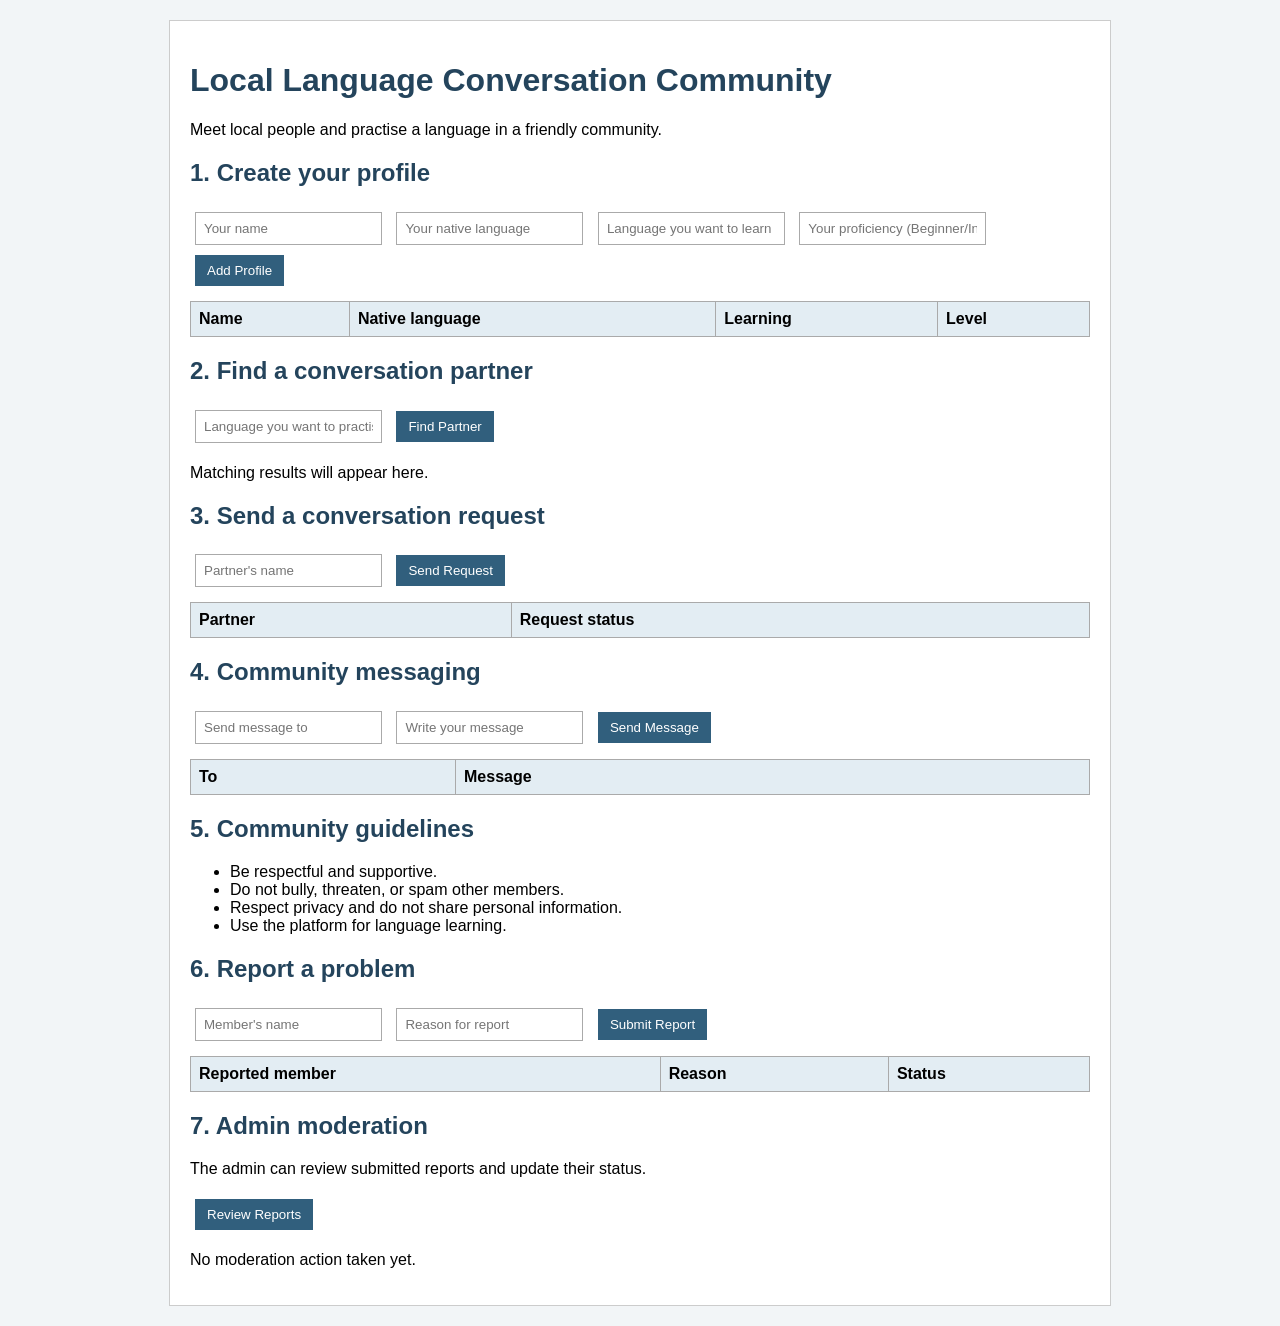
==== index.html @ ca2222bb "First Base" ====
<!DOCTYPE html>
<html>
<head>
    <title>Local Language Conversation Community</title>
    <link rel="stylesheet" href="style.css">
</head>
<body>
    <div class="container">
        <h1>Local Language Conversation Community</h1>
        <p>Meet local people and practise a language in a friendly community.</p>

        <h2>1. Create your profile</h2>
        <input id="name" placeholder="Your name">
        <input id="native" placeholder="Your native language">
        <input id="learning" placeholder="Language you want to learn">
        <input id="level" placeholder="Your proficiency (Beginner/Intermediate)">
        <button onclick="addProfile()">Add Profile</button>
        <table>
            <tr><th>Name</th><th>Native language</th><th>Learning</th><th>Level</th></tr>
            <tbody id="profileTable"></tbody>
        </table>

        <h2>2. Find a conversation partner</h2>
        <input id="searchLanguage" placeholder="Language you want to practise">
        <button onclick="findPartner()">Find Partner</button>
        <p id="matchResult">Matching results will appear here.</p>

        <h2>3. Send a conversation request</h2>
        <input id="requestName" placeholder="Partner's name">
        <button onclick="sendRequest()">Send Request</button>
        <table>
            <tr><th>Partner</th><th>Request status</th></tr>
            <tbody id="requestTable"></tbody>
        </table>

        <h2>4. Community messaging</h2>
        <input id="messageName" placeholder="Send message to">
        <input id="messageText" placeholder="Write your message">
        <button onclick="sendMessage()">Send Message</button>
        <table>
            <tr><th>To</th><th>Message</th></tr>
            <tbody id="messageTable"></tbody>
        </table>

        <h2>5. Community guidelines</h2>
        <ul>
            <li>Be respectful and supportive.</li>
            <li>Do not bully, threaten, or spam other members.</li>
            <li>Respect privacy and do not share personal information.</li>
            <li>Use the platform for language learning.</li>
        </ul>

        <h2>6. Report a problem</h2>
        <input id="reportName" placeholder="Member's name">
        <input id="reportReason" placeholder="Reason for report">
        <button onclick="reportUser()">Submit Report</button>
        <table>
            <tr><th>Reported member</th><th>Reason</th><th>Status</th></tr>
            <tbody id="reportTable"></tbody>
        </table>

        <h2>7. Admin moderation</h2>
        <p>The admin can review submitted reports and update their status.</p>
        <button onclick="reviewReport()">Review Reports</button>
        <p id="adminStatus">No moderation action taken yet.</p>
    </div>
    <script src="app.js"></script>
</body>
</html>
---- style.css ----
body {
    font-family: Arial, sans-serif;
    background-color: #f2f5f7;
    margin: 0;
    padding: 20px;
}
.container {
    background-color: white;
    max-width: 900px;
    margin: auto;
    padding: 20px;
    border: 1px solid #cccccc;
}
h1, h2 {
    color: #24445c;
}
input {
    padding: 8px;
    margin: 5px;
    border: 1px solid #aaaaaa;
}
button {
    padding: 8px 12px;
    margin: 5px;
    background-color: #315f7d;
    color: white;
    border: none;
}
button:hover {
    background-color: #24445c;
}
table {
    width: 100%;
    margin: 10px 0 20px 0;
    border-collapse: collapse;
}
th, td {
    border: 1px solid #aaaaaa;
    padding: 8px;
    text-align: left;
}
th {
    background-color: #e3edf3;
}
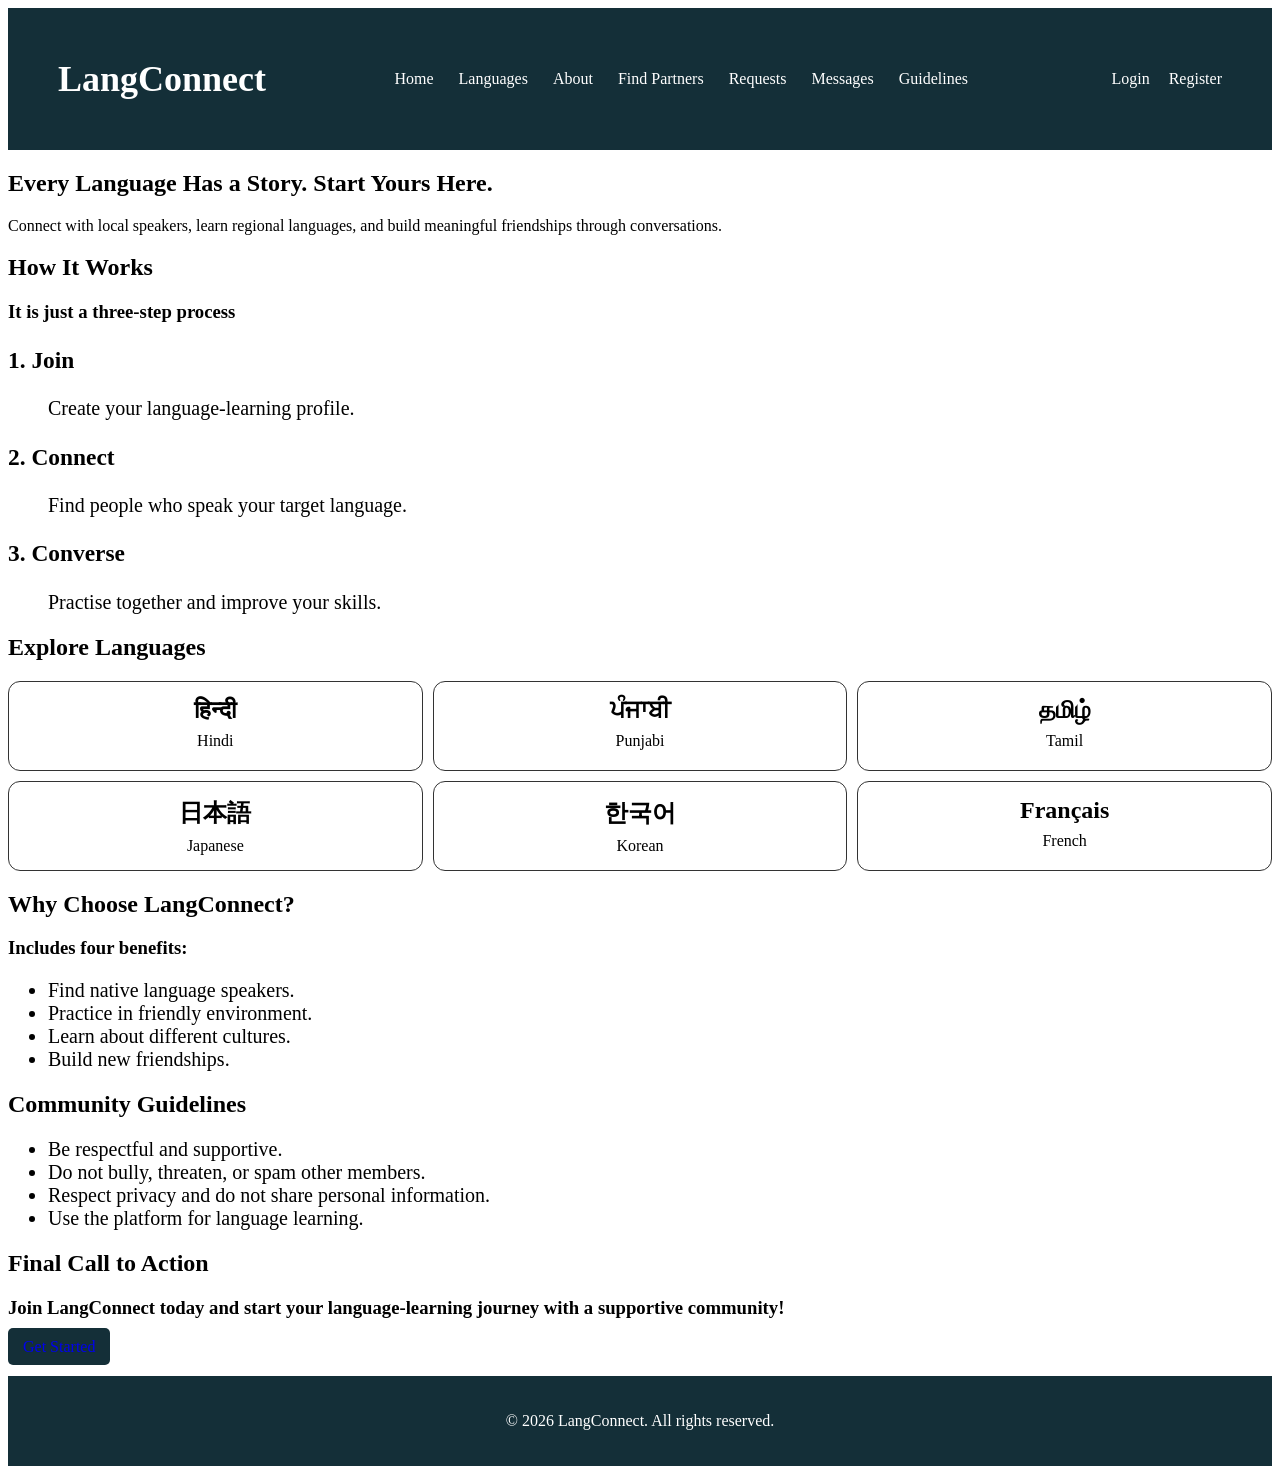
==== commit b1b74958: "Rename home.html to index.html" ====
--- a/index.html
+++ b/index.html
@@ -1,69 +1,108 @@
 <!DOCTYPE html>
-<html>
+<html lang="en">
 <head>
-    <title>Local Language Conversation Community</title>
+    <meta charset="UTF-8">
+    <meta name="viewport" content="width=device-width, initial-scale=1.0">
+    <title>LangConnect</title>
+    <meta name="description" content="LangConnect is a platform for language learners to connect with native speakers and practice their target languages.">
     <link rel="stylesheet" href="style.css">
+
 </head>
 <body>
-    <div class="container">
-        <h1>Local Language Conversation Community</h1>
-        <p>Meet local people and practise a language in a friendly community.</p>
+    <nav>
+    <div class="logo">
+        <h1>LangConnect</h1>
+    </div>
 
-        <h2>1. Create your profile</h2>
-        <input id="name" placeholder="Your name">
-        <input id="native" placeholder="Your native language">
-        <input id="learning" placeholder="Language you want to learn">
-        <input id="level" placeholder="Your proficiency (Beginner/Intermediate)">
-        <button onclick="addProfile()">Add Profile</button>
-        <table>
-            <tr><th>Name</th><th>Native language</th><th>Learning</th><th>Level</th></tr>
-            <tbody id="profileTable"></tbody>
-        </table>
+    <ul>
+        <li><a href="home.html">Home</a></li>
+        <li><a href="#explorelang">Languages</a></li>
+        <li><a href="about.html">About</a></li>
+        <li><a href="partners.html">Find Partners</a></li>
+        <li><a href="requests.html">Requests</a></li>
+        <li><a href="messages.html">Messages</a></li>
+        <li><a href="guidelines.html">Guidelines</a></li>
+    </ul>
 
-        <h2>2. Find a conversation partner</h2>
-        <input id="searchLanguage" placeholder="Language you want to practise">
-        <button onclick="findPartner()">Find Partner</button>
-        <p id="matchResult">Matching results will appear here.</p>
+    <div class="nav-buttons">
+        <a href="login.html">Login</a>
+        <a href="register.html">Register</a>
+    </div>
+</nav>
 
-        <h2>3. Send a conversation request</h2>
-        <input id="requestName" placeholder="Partner's name">
-        <button onclick="sendRequest()">Send Request</button>
-        <table>
-            <tr><th>Partner</th><th>Request status</th></tr>
-            <tbody id="requestTable"></tbody>
-        </table>
-
-        <h2>4. Community messaging</h2>
-        <input id="messageName" placeholder="Send message to">
-        <input id="messageText" placeholder="Write your message">
-        <button onclick="sendMessage()">Send Message</button>
-        <table>
-            <tr><th>To</th><th>Message</th></tr>
-            <tbody id="messageTable"></tbody>
-        </table>
-
-        <h2>5. Community guidelines</h2>
-        <ul>
+    <header>
+        <div class="header-content">
+            <h2>Every Language Has a Story. Start Yours Here.</h2>
+            <p>Connect with local speakers, learn regional languages, and build meaningful friendships through conversations.</p>
+        </div>
+    </header>
+    <h2>How It Works</h2>
+    <h3>It is just a three-step process</h3>
+    <div>
+        <dl class="list">
+        <dt><h3>1. Join</h3></dt>
+        <dd>Create your language-learning profile.</dd>
+        <dt><h3>2. Connect</h3></dt>
+        <dd>Find people who speak your target language.</dd>
+        <dt><h3>3. Converse</h3></dt>
+        <dd>Practise together and improve your skills.</dd>
+        </dl>
+    </div>
+    <h2>Explore Languages</h2>
+    <div class="language-container" id="explorelang">
+        <div class="language">
+            <h2>हिन्दी</h2>
+            <p>Hindi</p>
+        </div>
+        <div class="language">
+            <h2>ਪੰਜਾਬੀ</h2>
+            <p>Punjabi</p>
+        </div>
+        <div class="language">
+            <h2>தமிழ்</h2>
+            <p>Tamil</p>
+        </div>
+        <div class="language">
+            <h2>日本語</h2>
+            <p>Japanese</p>
+        </div>
+        <div class="language">
+            <h2>한국어</h2>
+            <p>Korean</p>
+        </div>
+        <div class="language">
+            <h2>Français</h2>
+            <p>French</p>
+        </div>
+    </div>
+    <div>
+        <h2>Why Choose LangConnect?</h2>
+        <h3>Includes four benefits:</h3>
+        <ul class="list">
+            <li>Find native language speakers.</li>
+            <li>Practice in friendly environment.</li>
+            <li>Learn about different cultures.</li>
+            <li>Build new friendships.</li>
+        </ul>
+    </div>
+    <div>
+        <h2>Community Guidelines</h2>
+        <ul class="list">
             <li>Be respectful and supportive.</li>
             <li>Do not bully, threaten, or spam other members.</li>
             <li>Respect privacy and do not share personal information.</li>
             <li>Use the platform for language learning.</li>
         </ul>
+    </div>
+    <div>
+        <h2>Final Call to Action</h2>
+        <h3>Join LangConnect today and start your language-learning journey with a supportive community!</h3>
+        <a href="register.html" class="button">Get Started</a>
+    </div>
 
-        <h2>6. Report a problem</h2>
-        <input id="reportName" placeholder="Member's name">
-        <input id="reportReason" placeholder="Reason for report">
-        <button onclick="reportUser()">Submit Report</button>
-        <table>
-            <tr><th>Reported member</th><th>Reason</th><th>Status</th></tr>
-            <tbody id="reportTable"></tbody>
-        </table>
-
-        <h2>7. Admin moderation</h2>
-        <p>The admin can review submitted reports and update their status.</p>
-        <button onclick="reviewReport()">Review Reports</button>
-        <p id="adminStatus">No moderation action taken yet.</p>
-    </div>
+    <footer class="footer">
+        <p>&copy; 2026 LangConnect. All rights reserved.</p>
+    </footer>
     <script src="app.js"></script>
 </body>
-</html>
+</html>
--- a/style.css
+++ b/style.css
@@ -1,44 +1,374 @@
-body {
-    font-family: Arial, sans-serif;
-    background-color: #f2f5f7;
+nav {
+    display: flex;
+    justify-content: space-between;
+    align-items: center;
+    padding: 20px 50px;
+    background-color: #142F38;
+}
+
+.logo {
+    color: white;
+    font-size: 24px;
+    font-weight: bold;
+}
+
+nav ul {
+    display: flex;
+    list-style: none;
+    gap: 25px;
     margin: 0;
-    padding: 20px;
-}
-.container {
+    padding: 0;
+}
+
+nav ul li a {
+    color: white;
+    text-decoration: none;
+}
+
+.nav-buttons a {
+    color: white;
+    text-decoration: none;
+    margin-left: 15px;
+}
+
+.get-started {
+    background-color: #2E8B75;
+    padding: 10px 15px;
+    border-radius: 5px;
+}
+
+.language-container {
+    display: grid;
+    grid-template-columns: repeat(3, 1fr);
+    grid-template-rows: repeat(2, 1fr);
+    gap: 10px;
+}
+
+.language{
+    border: 1px solid #333;
+    border-radius: 12px;
+    padding: 15px;
+    text-align: center;
+}
+
+.language h2 {
+    margin: 0 0 8px;
+}
+
+.language p {
+    margin: 0;
+}
+
+.list {
+    font-size: 20px;
+}
+
+.button{
+    background-color:#142F38;
+    text-decoration: none;
+    padding: 10px 15px;
+    border-radius: 5px;
+}
+
+.footer {
+    background-color: #142F38;
+    color: white;
+    text-align: center;
+    padding: 20px 0;
+    margin-top: 20px;
+}
+
+.abtheader {
+    text-align: center;
+    margin-bottom: 20px;
+    background-color: #142F38;
+    font-size: 24px;
+    font-weight: bold;
+    color: white;
+}
+
+.about-section {
+    font-size: 20px;
+}
+
+.register-section {
+    font-size: 20px;
+    max-width: 500px;
+    margin: 50px auto;
+    padding: 30px;
+    border: 1px solid #dddddd;
+    border-radius: 10px;
+}
+
+.register-section h2 {
+    text-align: center;
+    color:#142F38;
+}
+
+.register-section p {
+    text-align: center;
+    color: #666666;
+}
+
+.register-section label {
+    display: block;
+    margin-top: 15px;
+}
+
+.register-section input {
+    width: 100%;
+    padding: 10px;
+    margin-top: 5px;
+    border: 1px solid #cccccc;
+    border-radius: 5px;
+    box-sizing: border-box;
+}
+
+.partners {
+    max-width: 1000px;
+    margin: 50px auto;
+    padding: 25px;
+}
+
+.partners h1 {
+    color: #142F38;
+    text-align: center;
+}
+
+.partners p {
+    text-align: center;
+    color: #666666;
+}
+
+.partners select {
+    padding: 10px;
+    margin: 10px 5px;
+    border: 1px solid #cccccc;
+}
+
+.partners button {
+    padding: 10px 20px;
+    background-color: #2E8B75;
+    color: white;
+    border: none;
+    cursor: pointer;
+}
+
+.partners table {
+    width: 100%;
+    margin-top: 20px;
+    border-collapse: collapse;
+}
+
+.partners th,
+.partners td {
+    padding: 12px;
+    border: 1px solid #dddddd;
+    text-align: left;
+}
+
+.messages {
+    max-width: 900px;
+    margin: 50px auto;
+    padding: 25px;
+}
+
+.messages h1 {
+    color: #142F38;
+    text-align: center;
+}
+
+.messages p {
+    color: #666666;
+    text-align: center;
+}
+
+.messages label {
+    display: block;
+    margin-top: 15px;
+}
+
+.messages input,
+.messages textarea {
+    width: 100%;
+    padding: 10px;
+    margin-top: 5px;
+    border: 1px solid #cccccc;
+    box-sizing: border-box;
+}
+
+.messages textarea {
+    height: 100px;
+    resize: vertical;
+}
+
+.messages button {
+    margin-top: 15px;
+    padding: 10px 20px;
+    background-color: #2E8B75;
+    color: white;
+    border: none;
+    cursor: pointer;
+}
+
+.messages table {
+    width: 100%;
+    margin-top: 20px;
+    border-collapse: collapse;
+}
+
+.messages th,
+.messages td {
+    padding: 12px;
+    border: 1px solid #dddddd;
+    text-align: left;
+}
+
+.requests {
+    max-width: 1000px;
+    margin: 50px auto;
+    padding: 25px;
+}
+
+.requests h1 {
+    color: #142F38;
+    text-align: center;
+}
+
+.requests p {
+    color: #666666;
+    text-align: center;
+}
+
+.requests table {
+    width: 100%;
+    margin-top: 25px;
+    border-collapse: collapse;
+}
+
+.requests th,
+.requests td {
+    padding: 12px;
+    border: 1px solid #dddddd;
+    text-align: left;
+}
+
+.requests button {
+    padding: 8px 12px;
+    border: none;
+    color: white;
+    cursor: pointer;
+}
+
+.accept {
+    background-color: #2E8B75;
+}
+
+.reject {
+    background-color: #C0392B;
+}
+
+.guidelines {
+    max-width: 850px;
+    margin: 50px auto;
+    padding: 30px;
+}
+
+.guidelines h1 {
+    color: #142F38;
+    text-align: center;
+}
+
+.guidelines h2 {
+    color: #2E8B75;
+    margin-top: 30px;
+}
+
+.guidelines p {
+    color: #555555;
+    line-height: 1.7;
+}
+
+.admin {
+    max-width: 1000px;
+    margin: 50px auto;
+    padding: 25px;
+}
+
+.admin h1 {
+    color: #142F38;
+    text-align: center;
+}
+
+.admin p {
+    color: #666666;
+    text-align: center;
+}
+
+.admin h2 {
+    color: #2E8B75;
+    margin-top: 35px;
+}
+
+.admin table {
+    width: 100%;
+    margin-top: 20px;
+    border-collapse: collapse;
+}
+
+.admin th,
+.admin td {
+    padding: 12px;
+    border: 1px solid #dddddd;
+    text-align: left;
+}
+
+.login {
+    width: 350px;
+    margin: 30px auto;
+    padding: 25px;
     background-color: white;
-    max-width: 900px;
-    margin: auto;
-    padding: 20px;
-    border: 1px solid #cccccc;
-}
-h1, h2 {
-    color: #24445c;
-}
-input {
-    padding: 8px;
-    margin: 5px;
-    border: 1px solid #aaaaaa;
-}
-button {
-    padding: 8px 12px;
-    margin: 5px;
-    background-color: #315f7d;
-    color: white;
-    border: none;
-}
-button:hover {
-    background-color: #24445c;
-}
-table {
-    width: 100%;
-    margin: 10px 0 20px 0;
-    border-collapse: collapse;
-}
-th, td {
-    border: 1px solid #aaaaaa;
-    padding: 8px;
-    text-align: left;
-}
-th {
-    background-color: #e3edf3;
-}
+    border-radius: 10px;
+}
+
+.login input {
+    width: 100%;
+    padding: 10px;
+    margin: 10px 0 15px;
+}
+
+.login button {
+    width: 100%;
+    padding: 10px;
+    cursor: pointer;
+}
+
+.logtxt {
+    text-align: center;
+    color: #142F38;
+    padding: 10px;
+    margin-bottom: 20px;
+}
+
+.contact {
+    max-width: 800px;
+    margin: 50px auto;
+    padding: 30px;
+    background-color: #F4F8F7;
+    color: #142F38;
+    text-align: center;
+    border-radius: 10px;
+    border: 1px solid #dddddd;
+}
+
+.contact h1 {
+    color: #142F38;
+    text-align: center;
+    font-size: 28px;
+}
+
+
+.contact p {
+    color: #666666;
+    line-height: 1.6;
+}
